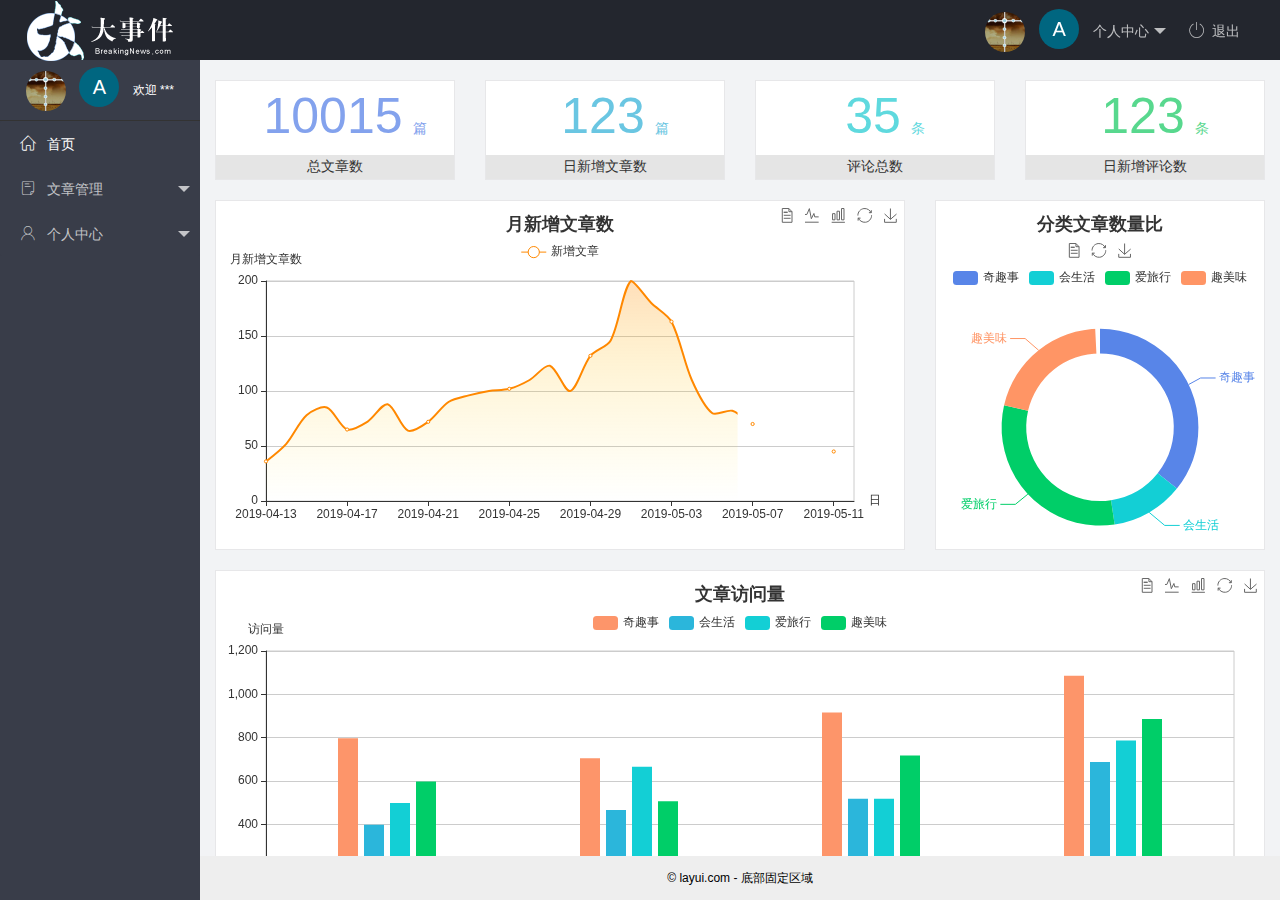
==== index.html @ 1855723a "主页功能完成" ====
<!DOCTYPE html>
<html lang="en">

<head>
    <meta charset="UTF-8">
    <meta name="viewport" content="width=device-width, initial-scale=1.0">
    <title>后台主页</title>
    <link rel="stylesheet" href="/assets/lib/layui/css/layui.css">
    <link rel="stylesheet" href="/assets/fonts/iconfont.css">
    <link rel="stylesheet" href="/assets/css/index.css">
</head>

<body>

    <body class="layui-layout-body">
        <div class="layui-layout layui-layout-admin">
            <div class="layui-header">
                <div class="layui-logo">
                    <img src="/assets/images/logo.png" alt="">
                </div>
                <!-- 头部区域（可配合layui已有的水平导航） -->
                <ul class="layui-nav layui-layout-right">
                    <li class="layui-nav-item">
                        <a href="javascript:;">
                            <img src="/assets/images/5db11ff4gw1e77d3nqrv8j203b03cweg.jpg" class="layui-nav-img">
                            <span class="user-avatar">A</span>
                            个人中心
                        </a>
                        <dl class="layui-nav-child">
                            <dd><a href="">
                                    基本资料
                                </a></dd>
                            <dd><a href="">
                                    更换头像
                                </a></dd>
                            <dd><a href="">
                                    重置密码
                                </a></dd>
                        </dl>
                    </li>
                    <li class="layui-nav-item"><a href="javascript:;" id="btnLogout"> <span class="iconfont icon-tuichu"></span>退出</a></li>
                </ul>
            </div>

            <div class="layui-side layui-bg-black">
                <div class="layui-side-scroll">
                    <div class="userinfo">
                        <img src="/assets/images/5db11ff4gw1e77d3nqrv8j203b03cweg.jpg" class="layui-nav-img">
                        <span class="user-avatar">A</span>
                        <span class="welcome">欢迎 ***</span>

                    </div>
                    <!-- 左侧导航区域（可配合layui已有的垂直导航） -->
                    <ul class="layui-nav layui-nav-tree" lay-filter="test">
                        <li class="layui-nav-item layui-nav-itemed">
                            <a class="" href="/home/dashboard.html">
                                <span class="iconfont icon-home"></span>
                                首页
                            </a>
                        </li>
                        <li class="layui-nav-item">
                            <a href="javascript:;">
                                <span class="iconfont icon-16"></span>
                                文章管理
                            </a>
                            <dl class="layui-nav-child">
                                <dd><a href="javascript:;">
                                        <i class="layui-icon layui-icon-app"
                                            style="font-size: 15px; color: rgb(112, 113, 114);"></i>
                                        文章类别
                                    </a></dd>
                                <dd><a href="javascript:;">
                                        <i class="layui-icon layui-icon-app"
                                            style="font-size: 15px; color: rgb(112, 113, 114);"></i>
                                        文章列表
                                    </a></dd>
                                <dd><a href="javascript:;">
                                        <i class="layui-icon layui-icon-app"
                                            style="font-size: 15px; color: rgb(112, 113, 114);"></i>
                                        发表文章
                                    </a></dd>
                            </dl>
                        </li>
                        <li class="layui-nav-item">
                            <a href="javascript:;">
                                <span class="iconfont icon-user"></span>
                                个人中心
                            </a>
                            <dl class="layui-nav-child">
                                <dd>
                                    <a href="javascript:;">
                                        <i class="layui-icon layui-icon-app"
                                            style="font-size: 15px; color: rgb(112, 113, 114);"></i>
                                        基本资料
                                    </a>
                                </dd>
                                <dd>
                                    <a href="javascript:;">
                                        <i class="layui-icon layui-icon-app"
                                            style="font-size: 15px; color: rgb(112, 113, 114);"></i>
                                        更换头像
                                    </a>
                                </dd>
                                <dd>
                                    <a href="javascript:;">
                                        <i class="layui-icon layui-icon-app"
                                            style="font-size: 15px; color: rgb(112, 113, 114);"></i>
                                        重置密码
                                    </a>
                                </dd>
                            </dl>
                        </li>
                    </ul>
                </div>
            </div>

            <div class="layui-body">
                <!-- 内容主体区域 -->
                <iframe name="fm" src="/home/dashboard.html" frameborder="0"></iframe>
            </div>

            <div class="layui-footer">
                <!-- 底部固定区域 -->
                © layui.com - 底部固定区域
            </div>
        </div>
        <script src="/assets/lib/layui/layui.all.js"></script>
        <!-- 引入jquery -->
        <script src="/assets/lib/jquery.js"></script>
        <!-- 引入baseapi -->
        <script src="/assets/js/baseAPI.js"></script>
        <!-- 引入自己的js -->
        <script src="/assets/js/index.js"></script>

    </body>
</body>

</html>
---- assets/lib/layui/css/layui.css ----
/** layui-v2.5.5 MIT License By https://www.layui.com */
 .layui-inline,img{display:inline-block;vertical-align:middle}h1,h2,h3,h4,h5,h6{font-weight:400}.layui-edge,.layui-header,.layui-inline,.layui-main{position:relative}.layui-body,.layui-edge,.layui-elip{overflow:hidden}.layui-btn,.layui-edge,.layui-inline,img{vertical-align:middle}.layui-btn,.layui-disabled,.layui-icon,.layui-unselect{-moz-user-select:none;-webkit-user-select:none;-ms-user-select:none}.layui-elip,.layui-form-checkbox span,.layui-form-pane .layui-form-label{text-overflow:ellipsis;white-space:nowrap}.layui-breadcrumb,.layui-tree-btnGroup{visibility:hidden}blockquote,body,button,dd,div,dl,dt,form,h1,h2,h3,h4,h5,h6,input,li,ol,p,pre,td,textarea,th,ul{margin:0;padding:0;-webkit-tap-highlight-color:rgba(0,0,0,0)}a:active,a:hover{outline:0}img{border:none}li{list-style:none}table{border-collapse:collapse;border-spacing:0}h4,h5,h6{font-size:100%}button,input,optgroup,option,select,textarea{font-family:inherit;font-size:inherit;font-style:inherit;font-weight:inherit;outline:0}pre{white-space:pre-wrap;white-space:-moz-pre-wrap;white-space:-pre-wrap;white-space:-o-pre-wrap;word-wrap:break-word}body{line-height:24px;font:14px Helvetica Neue,Helvetica,PingFang SC,Tahoma,Arial,sans-serif}hr{height:1px;margin:10px 0;border:0;clear:both}a{color:#333;text-decoration:none}a:hover{color:#777}a cite{font-style:normal;*cursor:pointer}.layui-border-box,.layui-border-box *{box-sizing:border-box}.layui-box,.layui-box *{box-sizing:content-box}.layui-clear{clear:both;*zoom:1}.layui-clear:after{content:'\20';clear:both;*zoom:1;display:block;height:0}.layui-inline{*display:inline;*zoom:1}.layui-edge{display:inline-block;width:0;height:0;border-width:6px;border-style:dashed;border-color:transparent}.layui-edge-top{top:-4px;border-bottom-color:#999;border-bottom-style:solid}.layui-edge-right{border-left-color:#999;border-left-style:solid}.layui-edge-bottom{top:2px;border-top-color:#999;border-top-style:solid}.layui-edge-left{border-right-color:#999;border-right-style:solid}.layui-disabled,.layui-disabled:hover{color:#d2d2d2!important;cursor:not-allowed!important}.layui-circle{border-radius:100%}.layui-show{display:block!important}.layui-hide{display:none!important}@font-face{font-family:layui-icon;src:url(../font/iconfont.eot?v=250);src:url(../font/iconfont.eot?v=250#iefix) format('embedded-opentype'),url(../font/iconfont.woff2?v=250) format('woff2'),url(../font/iconfont.woff?v=250) format('woff'),url(../font/iconfont.ttf?v=250) format('truetype'),url(../font/iconfont.svg?v=250#layui-icon) format('svg')}.layui-icon{font-family:layui-icon!important;font-size:16px;font-style:normal;-webkit-font-smoothing:antialiased;-moz-osx-font-smoothing:grayscale}.layui-icon-reply-fill:before{content:"\e611"}.layui-icon-set-fill:before{content:"\e614"}.layui-icon-menu-fill:before{content:"\e60f"}.layui-icon-search:before{content:"\e615"}.layui-icon-share:before{content:"\e641"}.layui-icon-set-sm:before{content:"\e620"}.layui-icon-engine:before{content:"\e628"}.layui-icon-close:before{content:"\1006"}.layui-icon-close-fill:before{content:"\1007"}.layui-icon-chart-screen:before{content:"\e629"}.layui-icon-star:before{content:"\e600"}.layui-icon-circle-dot:before{content:"\e617"}.layui-icon-chat:before{content:"\e606"}.layui-icon-release:before{content:"\e609"}.layui-icon-list:before{content:"\e60a"}.layui-icon-chart:before{content:"\e62c"}.layui-icon-ok-circle:before{content:"\1005"}.layui-icon-layim-theme:before{content:"\e61b"}.layui-icon-table:before{content:"\e62d"}.layui-icon-right:before{content:"\e602"}.layui-icon-left:before{content:"\e603"}.layui-icon-cart-simple:before{content:"\e698"}.layui-icon-face-cry:before{content:"\e69c"}.layui-icon-face-smile:before{content:"\e6af"}.layui-icon-survey:before{content:"\e6b2"}.layui-icon-tree:before{content:"\e62e"}.layui-icon-upload-circle:before{content:"\e62f"}.layui-icon-add-circle:before{content:"\e61f"}.layui-icon-download-circle:before{content:"\e601"}.layui-icon-templeate-1:before{content:"\e630"}.layui-icon-util:before{content:"\e631"}.layui-icon-face-surprised:before{content:"\e664"}.layui-icon-edit:before{content:"\e642"}.layui-icon-speaker:before{content:"\e645"}.layui-icon-down:before{content:"\e61a"}.layui-icon-file:before{content:"\e621"}.layui-icon-layouts:before{content:"\e632"}.layui-icon-rate-half:before{content:"\e6c9"}.layui-icon-add-circle-fine:before{content:"\e608"}.layui-icon-prev-circle:before{content:"\e633"}.layui-icon-read:before{content:"\e705"}.layui-icon-404:before{content:"\e61c"}.layui-icon-carousel:before{content:"\e634"}.layui-icon-help:before{content:"\e607"}.layui-icon-code-circle:before{content:"\e635"}.layui-icon-water:before{content:"\e636"}.layui-icon-username:before{content:"\e66f"}.layui-icon-find-fill:before{content:"\e670"}.layui-icon-about:before{content:"\e60b"}.layui-icon-location:before{content:"\e715"}.layui-icon-up:before{content:"\e619"}.layui-icon-pause:before{content:"\e651"}.layui-icon-date:before{content:"\e637"}.layui-icon-layim-uploadfile:before{content:"\e61d"}.layui-icon-delete:before{content:"\e640"}.layui-icon-play:before{content:"\e652"}.layui-icon-top:before{content:"\e604"}.layui-icon-friends:before{content:"\e612"}.layui-icon-refresh-3:before{content:"\e9aa"}.layui-icon-ok:before{content:"\e605"}.layui-icon-layer:before{content:"\e638"}.layui-icon-face-smile-fine:before{content:"\e60c"}.layui-icon-dollar:before{content:"\e659"}.layui-icon-group:before{content:"\e613"}.layui-icon-layim-download:before{content:"\e61e"}.layui-icon-picture-fine:before{content:"\e60d"}.layui-icon-link:before{content:"\e64c"}.layui-icon-diamond:before{content:"\e735"}.layui-icon-log:before{content:"\e60e"}.layui-icon-rate-solid:before{content:"\e67a"}.layui-icon-fonts-del:before{content:"\e64f"}.layui-icon-unlink:before{content:"\e64d"}.layui-icon-fonts-clear:before{content:"\e639"}.layui-icon-triangle-r:before{content:"\e623"}.layui-icon-circle:before{content:"\e63f"}.layui-icon-radio:before{content:"\e643"}.layui-icon-align-center:before{content:"\e647"}.layui-icon-align-right:before{content:"\e648"}.layui-icon-align-left:before{content:"\e649"}.layui-icon-loading-1:before{content:"\e63e"}.layui-icon-return:before{content:"\e65c"}.layui-icon-fonts-strong:before{content:"\e62b"}.layui-icon-upload:before{content:"\e67c"}.layui-icon-dialogue:before{content:"\e63a"}.layui-icon-video:before{content:"\e6ed"}.layui-icon-headset:before{content:"\e6fc"}.layui-icon-cellphone-fine:before{content:"\e63b"}.layui-icon-add-1:before{content:"\e654"}.layui-icon-face-smile-b:before{content:"\e650"}.layui-icon-fonts-html:before{content:"\e64b"}.layui-icon-form:before{content:"\e63c"}.layui-icon-cart:before{content:"\e657"}.layui-icon-camera-fill:before{content:"\e65d"}.layui-icon-tabs:before{content:"\e62a"}.layui-icon-fonts-code:before{content:"\e64e"}.layui-icon-fire:before{content:"\e756"}.layui-icon-set:before{content:"\e716"}.layui-icon-fonts-u:before{content:"\e646"}.layui-icon-triangle-d:before{content:"\e625"}.layui-icon-tips:before{content:"\e702"}.layui-icon-picture:before{content:"\e64a"}.layui-icon-more-vertical:before{content:"\e671"}.layui-icon-flag:before{content:"\e66c"}.layui-icon-loading:before{content:"\e63d"}.layui-icon-fonts-i:before{content:"\e644"}.layui-icon-refresh-1:before{content:"\e666"}.layui-icon-rmb:before{content:"\e65e"}.layui-icon-home:before{content:"\e68e"}.layui-icon-user:before{content:"\e770"}.layui-icon-notice:before{content:"\e667"}.layui-icon-login-weibo:before{content:"\e675"}.layui-icon-voice:before{content:"\e688"}.layui-icon-upload-drag:before{content:"\e681"}.layui-icon-login-qq:before{content:"\e676"}.layui-icon-snowflake:before{content:"\e6b1"}.layui-icon-file-b:before{content:"\e655"}.layui-icon-template:before{content:"\e663"}.layui-icon-auz:before{content:"\e672"}.layui-icon-console:before{content:"\e665"}.layui-icon-app:before{content:"\e653"}.layui-icon-prev:before{content:"\e65a"}.layui-icon-website:before{content:"\e7ae"}.layui-icon-next:before{content:"\e65b"}.layui-icon-component:before{content:"\e857"}.layui-icon-more:before{content:"\e65f"}.layui-icon-login-wechat:before{content:"\e677"}.layui-icon-shrink-right:before{content:"\e668"}.layui-icon-spread-left:before{content:"\e66b"}.layui-icon-camera:before{content:"\e660"}.layui-icon-note:before{content:"\e66e"}.layui-icon-refresh:before{content:"\e669"}.layui-icon-female:before{content:"\e661"}.layui-icon-male:before{content:"\e662"}.layui-icon-password:before{content:"\e673"}.layui-icon-senior:before{content:"\e674"}.layui-icon-theme:before{content:"\e66a"}.layui-icon-tread:before{content:"\e6c5"}.layui-icon-praise:before{content:"\e6c6"}.layui-icon-star-fill:before{content:"\e658"}.layui-icon-rate:before{content:"\e67b"}.layui-icon-template-1:before{content:"\e656"}.layui-icon-vercode:before{content:"\e679"}.layui-icon-cellphone:before{content:"\e678"}.layui-icon-screen-full:before{content:"\e622"}.layui-icon-screen-restore:before{content:"\e758"}.layui-icon-cols:before{content:"\e610"}.layui-icon-export:before{content:"\e67d"}.layui-icon-print:before{content:"\e66d"}.layui-icon-slider:before{content:"\e714"}.layui-icon-addition:before{content:"\e624"}.layui-icon-subtraction:before{content:"\e67e"}.layui-icon-service:before{content:"\e626"}.layui-icon-transfer:before{content:"\e691"}.layui-main{width:1140px;margin:0 auto}.layui-header{z-index:1000;height:60px}.layui-header a:hover{transition:all .5s;-webkit-transition:all .5s}.layui-side{position:fixed;left:0;top:0;bottom:0;z-index:999;width:200px;overflow-x:hidden}.layui-side-scroll{position:relative;width:220px;height:100%;overflow-x:hidden}.layui-body{position:absolute;left:200px;right:0;top:0;bottom:0;z-index:998;width:auto;overflow-y:auto;box-sizing:border-box}.layui-layout-body{overflow:hidden}.layui-layout-admin .layui-header{background-color:#23262E}.layui-layout-admin .layui-side{top:60px;width:200px;overflow-x:hidden}.layui-layout-admin .layui-body{position:fixed;top:60px;bottom:44px}.layui-layout-admin .layui-main{width:auto;margin:0 15px}.layui-layout-admin .layui-footer{position:fixed;left:200px;right:0;bottom:0;height:44px;line-height:44px;padding:0 15px;background-color:#eee}.layui-layout-admin .layui-logo{position:absolute;left:0;top:0;width:200px;height:100%;line-height:60px;text-align:center;color:#009688;font-size:16px}.layui-layout-admin .layui-header .layui-nav{background:0 0}.layui-layout-left{position:absolute!important;left:200px;top:0}.layui-layout-right{position:absolute!important;right:0;top:0}.layui-container{position:relative;margin:0 auto;padding:0 15px;box-sizing:border-box}.layui-fluid{position:relative;margin:0 auto;padding:0 15px}.layui-row:after,.layui-row:before{content:'';display:block;clear:both}.layui-col-lg1,.layui-col-lg10,.layui-col-lg11,.layui-col-lg12,.layui-col-lg2,.layui-col-lg3,.layui-col-lg4,.layui-col-lg5,.layui-col-lg6,.layui-col-lg7,.layui-col-lg8,.layui-col-lg9,.layui-col-md1,.layui-col-md10,.layui-col-md11,.layui-col-md12,.layui-col-md2,.layui-col-md3,.layui-col-md4,.layui-col-md5,.layui-col-md6,.layui-col-md7,.layui-col-md8,.layui-col-md9,.layui-col-sm1,.layui-col-sm10,.layui-col-sm11,.layui-col-sm12,.layui-col-sm2,.layui-col-sm3,.layui-col-sm4,.layui-col-sm5,.layui-col-sm6,.layui-col-sm7,.layui-col-sm8,.layui-col-sm9,.layui-col-xs1,.layui-col-xs10,.layui-col-xs11,.layui-col-xs12,.layui-col-xs2,.layui-col-xs3,.layui-col-xs4,.layui-col-xs5,.layui-col-xs6,.layui-col-xs7,.layui-col-xs8,.layui-col-xs9{position:relative;display:block;box-sizing:border-box}.layui-col-xs1,.layui-col-xs10,.layui-col-xs11,.layui-col-xs12,.layui-col-xs2,.layui-col-xs3,.layui-col-xs4,.layui-col-xs5,.layui-col-xs6,.layui-col-xs7,.layui-col-xs8,.layui-col-xs9{float:left}.layui-col-xs1{width:8.33333333%}.layui-col-xs2{width:16.66666667%}.layui-col-xs3{width:25%}.layui-col-xs4{width:33.33333333%}.layui-col-xs5{width:41.66666667%}.layui-col-xs6{width:50%}.layui-col-xs7{width:58.33333333%}.layui-col-xs8{width:66.66666667%}.layui-col-xs9{width:75%}.layui-col-xs10{width:83.33333333%}.layui-col-xs11{width:91.66666667%}.layui-col-xs12{width:100%}.layui-col-xs-offset1{margin-left:8.33333333%}.layui-col-xs-offset2{margin-left:16.66666667%}.layui-col-xs-offset3{margin-left:25%}.layui-col-xs-offset4{margin-left:33.33333333%}.layui-col-xs-offset5{margin-left:41.66666667%}.layui-col-xs-offset6{margin-left:50%}.layui-col-xs-offset7{margin-left:58.33333333%}.layui-col-xs-offset8{margin-left:66.66666667%}.layui-col-xs-offset9{margin-left:75%}.layui-col-xs-offset10{margin-left:83.33333333%}.layui-col-xs-offset11{margin-left:91.66666667%}.layui-col-xs-offset12{margin-left:100%}@media screen and (max-width:768px){.layui-hide-xs{display:none!important}.layui-show-xs-block{display:block!important}.layui-show-xs-inline{display:inline!important}.layui-show-xs-inline-block{display:inline-block!important}}@media screen and (min-width:768px){.layui-container{width:750px}.layui-hide-sm{display:none!important}.layui-show-sm-block{display:block!important}.layui-show-sm-inline{display:inline!important}.layui-show-sm-inline-block{display:inline-block!important}.layui-col-sm1,.layui-col-sm10,.layui-col-sm11,.layui-col-sm12,.layui-col-sm2,.layui-col-sm3,.layui-col-sm4,.layui-col-sm5,.layui-col-sm6,.layui-col-sm7,.layui-col-sm8,.layui-col-sm9{float:left}.layui-col-sm1{width:8.33333333%}.layui-col-sm2{width:16.66666667%}.layui-col-sm3{width:25%}.layui-col-sm4{width:33.33333333%}.layui-col-sm5{width:41.66666667%}.layui-col-sm6{width:50%}.layui-col-sm7{width:58.33333333%}.layui-col-sm8{width:66.66666667%}.layui-col-sm9{width:75%}.layui-col-sm10{width:83.33333333%}.layui-col-sm11{width:91.66666667%}.layui-col-sm12{width:100%}.layui-col-sm-offset1{margin-left:8.33333333%}.layui-col-sm-offset2{margin-left:16.66666667%}.layui-col-sm-offset3{margin-left:25%}.layui-col-sm-offset4{margin-left:33.33333333%}.layui-col-sm-offset5{margin-left:41.66666667%}.layui-col-sm-offset6{margin-left:50%}.layui-col-sm-offset7{margin-left:58.33333333%}.layui-col-sm-offset8{margin-left:66.66666667%}.layui-col-sm-offset9{margin-left:75%}.layui-col-sm-offset10{margin-left:83.33333333%}.layui-col-sm-offset11{margin-left:91.66666667%}.layui-col-sm-offset12{margin-left:100%}}@media screen and (min-width:992px){.layui-container{width:970px}.layui-hide-md{display:none!important}.layui-show-md-block{display:block!important}.layui-show-md-inline{display:inline!important}.layui-show-md-inline-block{display:inline-block!important}.layui-col-md1,.layui-col-md10,.layui-col-md11,.layui-col-md12,.layui-col-md2,.layui-col-md3,.layui-col-md4,.layui-col-md5,.layui-col-md6,.layui-col-md7,.layui-col-md8,.layui-col-md9{float:left}.layui-col-md1{width:8.33333333%}.layui-col-md2{width:16.66666667%}.layui-col-md3{width:25%}.layui-col-md4{width:33.33333333%}.layui-col-md5{width:41.66666667%}.layui-col-md6{width:50%}.layui-col-md7{width:58.33333333%}.layui-col-md8{width:66.66666667%}.layui-col-md9{width:75%}.layui-col-md10{width:83.33333333%}.layui-col-md11{width:91.66666667%}.layui-col-md12{width:100%}.layui-col-md-offset1{margin-left:8.33333333%}.layui-col-md-offset2{margin-left:16.66666667%}.layui-col-md-offset3{margin-left:25%}.layui-col-md-offset4{margin-left:33.33333333%}.layui-col-md-offset5{margin-left:41.66666667%}.layui-col-md-offset6{margin-left:50%}.layui-col-md-offset7{margin-left:58.33333333%}.layui-col-md-offset8{margin-left:66.66666667%}.layui-col-md-offset9{margin-left:75%}.layui-col-md-offset10{margin-left:83.33333333%}.layui-col-md-offset11{margin-left:91.66666667%}.layui-col-md-offset12{margin-left:100%}}@media screen and (min-width:1200px){.layui-container{width:1170px}.layui-hide-lg{display:none!important}.layui-show-lg-block{display:block!important}.layui-show-lg-inline{display:inline!important}.layui-show-lg-inline-block{display:inline-block!important}.layui-col-lg1,.layui-col-lg10,.layui-col-lg11,.layui-col-lg12,.layui-col-lg2,.layui-col-lg3,.layui-col-lg4,.layui-col-lg5,.layui-col-lg6,.layui-col-lg7,.layui-col-lg8,.layui-col-lg9{float:left}.layui-col-lg1{width:8.33333333%}.layui-col-lg2{width:16.66666667%}.layui-col-lg3{width:25%}.layui-col-lg4{width:33.33333333%}.layui-col-lg5{width:41.66666667%}.layui-col-lg6{width:50%}.layui-col-lg7{width:58.33333333%}.layui-col-lg8{width:66.66666667%}.layui-col-lg9{width:75%}.layui-col-lg10{width:83.33333333%}.layui-col-lg11{width:91.66666667%}.layui-col-lg12{width:100%}.layui-col-lg-offset1{margin-left:8.33333333%}.layui-col-lg-offset2{margin-left:16.66666667%}.layui-col-lg-offset3{margin-left:25%}.layui-col-lg-offset4{margin-left:33.33333333%}.layui-col-lg-offset5{margin-left:41.66666667%}.layui-col-lg-offset6{margin-left:50%}.layui-col-lg-offset7{margin-left:58.33333333%}.layui-col-lg-offset8{margin-left:66.66666667%}.layui-col-lg-offset9{margin-left:75%}.layui-col-lg-offset10{margin-left:83.33333333%}.layui-col-lg-offset11{margin-left:91.66666667%}.layui-col-lg-offset12{margin-left:100%}}.layui-col-space1{margin:-.5px}.layui-col-space1>*{padding:.5px}.layui-col-space3{margin:-1.5px}.layui-col-space3>*{padding:1.5px}.layui-col-space5{margin:-2.5px}.layui-col-space5>*{padding:2.5px}.layui-col-space8{margin:-3.5px}.layui-col-space8>*{padding:3.5px}.layui-col-space10{margin:-5px}.layui-col-space10>*{padding:5px}.layui-col-space12{margin:-6px}.layui-col-space12>*{padding:6px}.layui-col-space15{margin:-7.5px}.layui-col-space15>*{padding:7.5px}.layui-col-space18{margin:-9px}.layui-col-space18>*{padding:9px}.layui-col-space20{margin:-10px}.layui-col-space20>*{padding:10px}.layui-col-space22{margin:-11px}.layui-col-space22>*{padding:11px}.layui-col-space25{margin:-12.5px}.layui-col-space25>*{padding:12.5px}.layui-col-space30{margin:-15px}.layui-col-space30>*{padding:15px}.layui-btn,.layui-input,.layui-select,.layui-textarea,.layui-upload-button{outline:0;-webkit-appearance:none;transition:all .3s;-webkit-transition:all .3s;box-sizing:border-box}.layui-elem-quote{margin-bottom:10px;padding:15px;line-height:22px;border-left:5px solid #009688;border-radius:0 2px 2px 0;background-color:#f2f2f2}.layui-quote-nm{border-style:solid;border-width:1px 1px 1px 5px;background:0 0}.layui-elem-field{margin-bottom:10px;padding:0;border-width:1px;border-style:solid}.layui-elem-field legend{margin-left:20px;padding:0 10px;font-size:20px;font-weight:300}.layui-field-title{margin:10px 0 20px;border-width:1px 0 0}.layui-field-box{padding:10px 15px}.layui-field-title .layui-field-box{padding:10px 0}.layui-progress{position:relative;height:6px;border-radius:20px;background-color:#e2e2e2}.layui-progress-bar{position:absolute;left:0;top:0;width:0;max-width:100%;height:6px;border-radius:20px;text-align:right;background-color:#5FB878;transition:all .3s;-webkit-transition:all .3s}.layui-progress-big,.layui-progress-big .layui-progress-bar{height:18px;line-height:18px}.layui-progress-text{position:relative;top:-20px;line-height:18px;font-size:12px;color:#666}.layui-progress-big .layui-progress-text{position:static;padding:0 10px;color:#fff}.layui-collapse{border-width:1px;border-style:solid;border-radius:2px}.layui-colla-content,.layui-colla-item{border-top-width:1px;border-top-style:solid}.layui-colla-item:first-child{border-top:none}.layui-colla-title{position:relative;height:42px;line-height:42px;padding:0 15px 0 35px;color:#333;background-color:#f2f2f2;cursor:pointer;font-size:14px;overflow:hidden}.layui-colla-content{display:none;padding:10px 15px;line-height:22px;color:#666}.layui-colla-icon{position:absolute;left:15px;top:0;font-size:14px}.layui-card{margin-bottom:15px;border-radius:2px;background-color:#fff;box-shadow:0 1px 2px 0 rgba(0,0,0,.05)}.layui-card:last-child{margin-bottom:0}.layui-card-header{position:relative;height:42px;line-height:42px;padding:0 15px;border-bottom:1px solid #f6f6f6;color:#333;border-radius:2px 2px 0 0;font-size:14px}.layui-bg-black,.layui-bg-blue,.layui-bg-cyan,.layui-bg-green,.layui-bg-orange,.layui-bg-red{color:#fff!important}.layui-card-body{position:relative;padding:10px 15px;line-height:24px}.layui-card-body[pad15]{padding:15px}.layui-card-body[pad20]{padding:20px}.layui-card-body .layui-table{margin:5px 0}.layui-card .layui-tab{margin:0}.layui-panel-window{position:relative;padding:15px;border-radius:0;border-top:5px solid #E6E6E6;background-color:#fff}.layui-auxiliar-moving{position:fixed;left:0;right:0;top:0;bottom:0;width:100%;height:100%;background:0 0;z-index:9999999999}.layui-form-label,.layui-form-mid,.layui-form-select,.layui-input-block,.layui-input-inline,.layui-textarea{position:relative}.layui-bg-red{background-color:#FF5722!important}.layui-bg-orange{background-color:#FFB800!important}.layui-bg-green{background-color:#009688!important}.layui-bg-cyan{background-color:#2F4056!important}.layui-bg-blue{background-color:#1E9FFF!important}.layui-bg-black{background-color:#393D49!important}.layui-bg-gray{background-color:#eee!important;color:#666!important}.layui-badge-rim,.layui-colla-content,.layui-colla-item,.layui-collapse,.layui-elem-field,.layui-form-pane .layui-form-item[pane],.layui-form-pane .layui-form-label,.layui-input,.layui-layedit,.layui-layedit-tool,.layui-quote-nm,.layui-select,.layui-tab-bar,.layui-tab-card,.layui-tab-title,.layui-tab-title .layui-this:after,.layui-textarea{border-color:#e6e6e6}.layui-timeline-item:before,hr{background-color:#e6e6e6}.layui-text{line-height:22px;font-size:14px;color:#666}.layui-text h1,.layui-text h2,.layui-text h3{font-weight:500;color:#333}.layui-text h1{font-size:30px}.layui-text h2{font-size:24px}.layui-text h3{font-size:18px}.layui-text a:not(.layui-btn){color:#01AAED}.layui-text a:not(.layui-btn):hover{text-decoration:underline}.layui-text ul{padding:5px 0 5px 15px}.layui-text ul li{margin-top:5px;list-style-type:disc}.layui-text em,.layui-word-aux{color:#999!important;padding:0 5px!important}.layui-btn{display:inline-block;height:38px;line-height:38px;padding:0 18px;background-color:#009688;color:#fff;white-space:nowrap;text-align:center;font-size:14px;border:none;border-radius:2px;cursor:pointer}.layui-btn:hover{opacity:.8;filter:alpha(opacity=80);color:#fff}.layui-btn:active{opacity:1;filter:alpha(opacity=100)}.layui-btn+.layui-btn{margin-left:10px}.layui-btn-container{font-size:0}.layui-btn-container .layui-btn{margin-right:10px;margin-bottom:10px}.layui-btn-container .layui-btn+.layui-btn{margin-left:0}.layui-table .layui-btn-container .layui-btn{margin-bottom:9px}.layui-btn-radius{border-radius:100px}.layui-btn .layui-icon{margin-right:3px;font-size:18px;vertical-align:bottom;vertical-align:middle\9}.layui-btn-primary{border:1px solid #C9C9C9;background-color:#fff;color:#555}.layui-btn-primary:hover{border-color:#009688;color:#333}.layui-btn-normal{background-color:#1E9FFF}.layui-btn-warm{background-color:#FFB800}.layui-btn-danger{background-color:#FF5722}.layui-btn-checked{background-color:#5FB878}.layui-btn-disabled,.layui-btn-disabled:active,.layui-btn-disabled:hover{border:1px solid #e6e6e6;background-color:#FBFBFB;color:#C9C9C9;cursor:not-allowed;opacity:1}.layui-btn-lg{height:44px;line-height:44px;padding:0 25px;font-size:16px}.layui-btn-sm{height:30px;line-height:30px;padding:0 10px;font-size:12px}.layui-btn-sm i{font-size:16px!important}.layui-btn-xs{height:22px;line-height:22px;padding:0 5px;font-size:12px}.layui-btn-xs i{font-size:14px!important}.layui-btn-group{display:inline-block;vertical-align:middle;font-size:0}.layui-btn-group .layui-btn{margin-left:0!important;margin-right:0!important;border-left:1px solid rgba(255,255,255,.5);border-radius:0}.layui-btn-group .layui-btn-primary{border-left:none}.layui-btn-group .layui-btn-primary:hover{border-color:#C9C9C9;color:#009688}.layui-btn-group .layui-btn:first-child{border-left:none;border-radius:2px 0 0 2px}.layui-btn-group .layui-btn-primary:first-child{border-left:1px solid #c9c9c9}.layui-btn-group .layui-btn:last-child{border-radius:0 2px 2px 0}.layui-btn-group .layui-btn+.layui-btn{margin-left:0}.layui-btn-group+.layui-btn-group{margin-left:10px}.layui-btn-fluid{width:100%}.layui-input,.layui-select,.layui-textarea{height:38px;line-height:1.3;line-height:38px\9;border-width:1px;border-style:solid;background-color:#fff;border-radius:2px}.layui-input::-webkit-input-placeholder,.layui-select::-webkit-input-placeholder,.layui-textarea::-webkit-input-placeholder{line-height:1.3}.layui-input,.layui-textarea{display:block;width:100%;padding-left:10px}.layui-input:hover,.layui-textarea:hover{border-color:#D2D2D2!important}.layui-input:focus,.layui-textarea:focus{border-color:#C9C9C9!important}.layui-textarea{min-height:100px;height:auto;line-height:20px;padding:6px 10px;resize:vertical}.layui-select{padding:0 10px}.layui-form input[type=checkbox],.layui-form input[type=radio],.layui-form select{display:none}.layui-form [lay-ignore]{display:initial}.layui-form-item{margin-bottom:15px;clear:both;*zoom:1}.layui-form-item:after{content:'\20';clear:both;*zoom:1;display:block;height:0}.layui-form-label{float:left;display:block;padding:9px 15px;width:80px;font-weight:400;line-height:20px;text-align:right}.layui-form-label-col{display:block;float:none;padding:9px 0;line-height:20px;text-align:left}.layui-form-item .layui-inline{margin-bottom:5px;margin-right:10px}.layui-input-block{margin-left:110px;min-height:36px}.layui-input-inline{display:inline-block;vertical-align:middle}.layui-form-item .layui-input-inline{float:left;width:190px;margin-right:10px}.layui-form-text .layui-input-inline{width:auto}.layui-form-mid{float:left;display:block;padding:9px 0!important;line-height:20px;margin-right:10px}.layui-form-danger+.layui-form-select .layui-input,.layui-form-danger:focus{border-color:#FF5722!important}.layui-form-select .layui-input{padding-right:30px;cursor:pointer}.layui-form-select .layui-edge{position:absolute;right:10px;top:50%;margin-top:-3px;cursor:pointer;border-width:6px;border-top-color:#c2c2c2;border-top-style:solid;transition:all .3s;-webkit-transition:all .3s}.layui-form-select dl{display:none;position:absolute;left:0;top:42px;padding:5px 0;z-index:899;min-width:100%;border:1px solid #d2d2d2;max-height:300px;overflow-y:auto;background-color:#fff;border-radius:2px;box-shadow:0 2px 4px rgba(0,0,0,.12);box-sizing:border-box}.layui-form-select dl dd,.layui-form-select dl dt{padding:0 10px;line-height:36px;white-space:nowrap;overflow:hidden;text-overflow:ellipsis}.layui-form-select dl dt{font-size:12px;color:#999}.layui-form-select dl dd{cursor:pointer}.layui-form-select dl dd:hover{background-color:#f2f2f2;-webkit-transition:.5s all;transition:.5s all}.layui-form-select .layui-select-group dd{padding-left:20px}.layui-form-select dl dd.layui-select-tips{padding-left:10px!important;color:#999}.layui-form-select dl dd.layui-this{background-color:#5FB878;color:#fff}.layui-form-checkbox,.layui-form-select dl dd.layui-disabled{background-color:#fff}.layui-form-selected dl{display:block}.layui-form-checkbox,.layui-form-checkbox *,.layui-form-switch{display:inline-block;vertical-align:middle}.layui-form-selected .layui-edge{margin-top:-9px;-webkit-transform:rotate(180deg);transform:rotate(180deg);margin-top:-3px\9}:root .layui-form-selected .layui-edge{margin-top:-9px\0/IE9}.layui-form-selectup dl{top:auto;bottom:42px}.layui-select-none{margin:5px 0;text-align:center;color:#999}.layui-select-disabled .layui-disabled{border-color:#eee!important}.layui-select-disabled .layui-edge{border-top-color:#d2d2d2}.layui-form-checkbox{position:relative;height:30px;line-height:30px;margin-right:10px;padding-right:30px;cursor:pointer;font-size:0;-webkit-transition:.1s linear;transition:.1s linear;box-sizing:border-box}.layui-form-checkbox span{padding:0 10px;height:100%;font-size:14px;border-radius:2px 0 0 2px;background-color:#d2d2d2;color:#fff;overflow:hidden}.layui-form-checkbox:hover span{background-color:#c2c2c2}.layui-form-checkbox i{position:absolute;right:0;top:0;width:30px;height:28px;border:1px solid #d2d2d2;border-left:none;border-radius:0 2px 2px 0;color:#fff;font-size:20px;text-align:center}.layui-form-checkbox:hover i{border-color:#c2c2c2;color:#c2c2c2}.layui-form-checked,.layui-form-checked:hover{border-color:#5FB878}.layui-form-checked span,.layui-form-checked:hover span{background-color:#5FB878}.layui-form-checked i,.layui-form-checked:hover i{color:#5FB878}.layui-form-item .layui-form-checkbox{margin-top:4px}.layui-form-checkbox[lay-skin=primary]{height:auto!important;line-height:normal!important;min-width:18px;min-height:18px;border:none!important;margin-right:0;padding-left:28px;padding-right:0;background:0 0}.layui-form-checkbox[lay-skin=primary] span{padding-left:0;padding-right:15px;line-height:18px;background:0 0;color:#666}.layui-form-checkbox[lay-skin=primary] i{right:auto;left:0;width:16px;height:16px;line-height:16px;border:1px solid #d2d2d2;font-size:12px;border-radius:2px;background-color:#fff;-webkit-transition:.1s linear;transition:.1s linear}.layui-form-checkbox[lay-skin=primary]:hover i{border-color:#5FB878;color:#fff}.layui-form-checked[lay-skin=primary] i{border-color:#5FB878!important;background-color:#5FB878;color:#fff}.layui-checkbox-disbaled[lay-skin=primary] span{background:0 0!important;color:#c2c2c2}.layui-checkbox-disbaled[lay-skin=primary]:hover i{border-color:#d2d2d2}.layui-form-item .layui-form-checkbox[lay-skin=primary]{margin-top:10px}.layui-form-switch{position:relative;height:22px;line-height:22px;min-width:35px;padding:0 5px;margin-top:8px;border:1px solid #d2d2d2;border-radius:20px;cursor:pointer;background-color:#fff;-webkit-transition:.1s linear;transition:.1s linear}.layui-form-switch i{position:absolute;left:5px;top:3px;width:16px;height:16px;border-radius:20px;background-color:#d2d2d2;-webkit-transition:.1s linear;transition:.1s linear}.layui-form-switch em{position:relative;top:0;width:25px;margin-left:21px;padding:0!important;text-align:center!important;color:#999!important;font-style:normal!important;font-size:12px}.layui-form-onswitch{border-color:#5FB878;background-color:#5FB878}.layui-checkbox-disbaled,.layui-checkbox-disbaled i{border-color:#e2e2e2!important}.layui-form-onswitch i{left:100%;margin-left:-21px;background-color:#fff}.layui-form-onswitch em{margin-left:5px;margin-right:21px;color:#fff!important}.layui-checkbox-disbaled span{background-color:#e2e2e2!important}.layui-checkbox-disbaled:hover i{color:#fff!important}[lay-radio]{display:none}.layui-form-radio,.layui-form-radio *{display:inline-block;vertical-align:middle}.layui-form-radio{line-height:28px;margin:6px 10px 0 0;padding-right:10px;cursor:pointer;font-size:0}.layui-form-radio *{font-size:14px}.layui-form-radio>i{margin-right:8px;font-size:22px;color:#c2c2c2}.layui-form-radio>i:hover,.layui-form-radioed>i{color:#5FB878}.layui-radio-disbaled>i{color:#e2e2e2!important}.layui-form-pane .layui-form-label{width:110px;padding:8px 15px;height:38px;line-height:20px;border-width:1px;border-style:solid;border-radius:2px 0 0 2px;text-align:center;background-color:#FBFBFB;overflow:hidden;box-sizing:border-box}.layui-form-pane .layui-input-inline{margin-left:-1px}.layui-form-pane .layui-input-block{margin-left:110px;left:-1px}.layui-form-pane .layui-input{border-radius:0 2px 2px 0}.layui-form-pane .layui-form-text .layui-form-label{float:none;width:100%;border-radius:2px;box-sizing:border-box;text-align:left}.layui-form-pane .layui-form-text .layui-input-inline{display:block;margin:0;top:-1px;clear:both}.layui-form-pane .layui-form-text .layui-input-block{margin:0;left:0;top:-1px}.layui-form-pane .layui-form-text .layui-textarea{min-height:100px;border-radius:0 0 2px 2px}.layui-form-pane .layui-form-checkbox{margin:4px 0 4px 10px}.layui-form-pane .layui-form-radio,.layui-form-pane .layui-form-switch{margin-top:6px;margin-left:10px}.layui-form-pane .layui-form-item[pane]{position:relative;border-width:1px;border-style:solid}.layui-form-pane .layui-form-item[pane] .layui-form-label{position:absolute;left:0;top:0;height:100%;border-width:0 1px 0 0}.layui-form-pane .layui-form-item[pane] .layui-input-inline{margin-left:110px}@media screen and (max-width:450px){.layui-form-item .layui-form-label{text-overflow:ellipsis;overflow:hidden;white-space:nowrap}.layui-form-item .layui-inline{display:block;margin-right:0;margin-bottom:20px;clear:both}.layui-form-item .layui-inline:after{content:'\20';clear:both;display:block;height:0}.layui-form-item .layui-input-inline{display:block;float:none;left:-3px;width:auto;margin:0 0 10px 112px}.layui-form-item .layui-input-inline+.layui-form-mid{margin-left:110px;top:-5px;padding:0}.layui-form-item .layui-form-checkbox{margin-right:5px;margin-bottom:5px}}.layui-layedit{border-width:1px;border-style:solid;border-radius:2px}.layui-layedit-tool{padding:3px 5px;border-bottom-width:1px;border-bottom-style:solid;font-size:0}.layedit-tool-fixed{position:fixed;top:0;border-top:1px solid #e2e2e2}.layui-layedit-tool .layedit-tool-mid,.layui-layedit-tool .layui-icon{display:inline-block;vertical-align:middle;text-align:center;font-size:14px}.layui-layedit-tool .layui-icon{position:relative;width:32px;height:30px;line-height:30px;margin:3px 5px;color:#777;cursor:pointer;border-radius:2px}.layui-layedit-tool .layui-icon:hover{color:#393D49}.layui-layedit-tool .layui-icon:active{color:#000}.layui-layedit-tool .layedit-tool-active{background-color:#e2e2e2;color:#000}.layui-layedit-tool .layui-disabled,.layui-layedit-tool .layui-disabled:hover{color:#d2d2d2;cursor:not-allowed}.layui-layedit-tool .layedit-tool-mid{width:1px;height:18px;margin:0 10px;background-color:#d2d2d2}.layedit-tool-html{width:50px!important;font-size:30px!important}.layedit-tool-b,.layedit-tool-code,.layedit-tool-help{font-size:16px!important}.layedit-tool-d,.layedit-tool-face,.layedit-tool-image,.layedit-tool-unlink{font-size:18px!important}.layedit-tool-image input{position:absolute;font-size:0;left:0;top:0;width:100%;height:100%;opacity:.01;filter:Alpha(opacity=1);cursor:pointer}.layui-layedit-iframe iframe{display:block;width:100%}#LAY_layedit_code{overflow:hidden}.layui-laypage{display:inline-block;*display:inline;*zoom:1;vertical-align:middle;margin:10px 0;font-size:0}.layui-laypage>a:first-child,.layui-laypage>a:first-child em{border-radius:2px 0 0 2px}.layui-laypage>a:last-child,.layui-laypage>a:last-child em{border-radius:0 2px 2px 0}.layui-laypage>:first-child{margin-left:0!important}.layui-laypage>:last-child{margin-right:0!important}.layui-laypage a,.layui-laypage button,.layui-laypage input,.layui-laypage select,.layui-laypage span{border:1px solid #e2e2e2}.layui-laypage a,.layui-laypage span{display:inline-block;*display:inline;*zoom:1;vertical-align:middle;padding:0 15px;height:28px;line-height:28px;margin:0 -1px 5px 0;background-color:#fff;color:#333;font-size:12px}.layui-flow-more a *,.layui-laypage input,.layui-table-view select[lay-ignore]{display:inline-block}.layui-laypage a:hover{color:#009688}.layui-laypage em{font-style:normal}.layui-laypage .layui-laypage-spr{color:#999;font-weight:700}.layui-laypage a{text-decoration:none}.layui-laypage .layui-laypage-curr{position:relative}.layui-laypage .layui-laypage-curr em{position:relative;color:#fff}.layui-laypage .layui-laypage-curr .layui-laypage-em{position:absolute;left:-1px;top:-1px;padding:1px;width:100%;height:100%;background-color:#009688}.layui-laypage-em{border-radius:2px}.layui-laypage-next em,.layui-laypage-prev em{font-family:Sim sun;font-size:16px}.layui-laypage .layui-laypage-count,.layui-laypage .layui-laypage-limits,.layui-laypage .layui-laypage-refresh,.layui-laypage .layui-laypage-skip{margin-left:10px;margin-right:10px;padding:0;border:none}.layui-laypage .layui-laypage-limits,.layui-laypage .layui-laypage-refresh{vertical-align:top}.layui-laypage .layui-laypage-refresh i{font-size:18px;cursor:pointer}.layui-laypage select{height:22px;padding:3px;border-radius:2px;cursor:pointer}.layui-laypage .layui-laypage-skip{height:30px;line-height:30px;color:#999}.layui-laypage button,.layui-laypage input{height:30px;line-height:30px;border-radius:2px;vertical-align:top;background-color:#fff;box-sizing:border-box}.layui-laypage input{width:40px;margin:0 10px;padding:0 3px;text-align:center}.layui-laypage input:focus,.layui-laypage select:focus{border-color:#009688!important}.layui-laypage button{margin-left:10px;padding:0 10px;cursor:pointer}.layui-table,.layui-table-view{margin:10px 0}.layui-flow-more{margin:10px 0;text-align:center;color:#999;font-size:14px}.layui-flow-more a{height:32px;line-height:32px}.layui-flow-more a *{vertical-align:top}.layui-flow-more a cite{padding:0 20px;border-radius:3px;background-color:#eee;color:#333;font-style:normal}.layui-flow-more a cite:hover{opacity:.8}.layui-flow-more a i{font-size:30px;color:#737383}.layui-table{width:100%;background-color:#fff;color:#666}.layui-table tr{transition:all .3s;-webkit-transition:all .3s}.layui-table th{text-align:left;font-weight:400}.layui-table tbody tr:hover,.layui-table thead tr,.layui-table-click,.layui-table-header,.layui-table-hover,.layui-table-mend,.layui-table-patch,.layui-table-tool,.layui-table-total,.layui-table-total tr,.layui-table[lay-even] tr:nth-child(even){background-color:#f2f2f2}.layui-table td,.layui-table th,.layui-table-col-set,.layui-table-fixed-r,.layui-table-grid-down,.layui-table-header,.layui-table-page,.layui-table-tips-main,.layui-table-tool,.layui-table-total,.layui-table-view,.layui-table[lay-skin=line],.layui-table[lay-skin=row]{border-width:1px;border-style:solid;border-color:#e6e6e6}.layui-table td,.layui-table th{position:relative;padding:9px 15px;min-height:20px;line-height:20px;font-size:14px}.layui-table[lay-skin=line] td,.layui-table[lay-skin=line] th{border-width:0 0 1px}.layui-table[lay-skin=row] td,.layui-table[lay-skin=row] th{border-width:0 1px 0 0}.layui-table[lay-skin=nob] td,.layui-table[lay-skin=nob] th{border:none}.layui-table img{max-width:100px}.layui-table[lay-size=lg] td,.layui-table[lay-size=lg] th{padding:15px 30px}.layui-table-view .layui-table[lay-size=lg] .layui-table-cell{height:40px;line-height:40px}.layui-table[lay-size=sm] td,.layui-table[lay-size=sm] th{font-size:12px;padding:5px 10px}.layui-table-view .layui-table[lay-size=sm] .layui-table-cell{height:20px;line-height:20px}.layui-table[lay-data]{display:none}.layui-table-box{position:relative;overflow:hidden}.layui-table-view .layui-table{position:relative;width:auto;margin:0}.layui-table-view .layui-table[lay-skin=line]{border-width:0 1px 0 0}.layui-table-view .layui-table[lay-skin=row]{border-width:0 0 1px}.layui-table-view .layui-table td,.layui-table-view .layui-table th{padding:5px 0;border-top:none;border-left:none}.layui-table-view .layui-table th.layui-unselect .layui-table-cell span{cursor:pointer}.layui-table-view .layui-table td{cursor:default}.layui-table-view .layui-table td[data-edit=text]{cursor:text}.layui-table-view .layui-form-checkbox[lay-skin=primary] i{width:18px;height:18px}.layui-table-view .layui-form-radio{line-height:0;padding:0}.layui-table-view .layui-form-radio>i{margin:0;font-size:20px}.layui-table-init{position:absolute;left:0;top:0;width:100%;height:100%;text-align:center;z-index:110}.layui-table-init .layui-icon{position:absolute;left:50%;top:50%;margin:-15px 0 0 -15px;font-size:30px;color:#c2c2c2}.layui-table-header{border-width:0 0 1px;overflow:hidden}.layui-table-header .layui-table{margin-bottom:-1px}.layui-table-tool .layui-inline[lay-event]{position:relative;width:26px;height:26px;padding:5px;line-height:16px;margin-right:10px;text-align:center;color:#333;border:1px solid #ccc;cursor:pointer;-webkit-transition:.5s all;transition:.5s all}.layui-table-tool .layui-inline[lay-event]:hover{border:1px solid #999}.layui-table-tool-temp{padding-right:120px}.layui-table-tool-self{position:absolute;right:17px;top:10px}.layui-table-tool .layui-table-tool-self .layui-inline[lay-event]{margin:0 0 0 10px}.layui-table-tool-panel{position:absolute;top:29px;left:-1px;padding:5px 0;min-width:150px;min-height:40px;border:1px solid #d2d2d2;text-align:left;overflow-y:auto;background-color:#fff;box-shadow:0 2px 4px rgba(0,0,0,.12)}.layui-table-cell,.layui-table-tool-panel li{overflow:hidden;text-overflow:ellipsis;white-space:nowrap}.layui-table-tool-panel li{padding:0 10px;line-height:30px;-webkit-transition:.5s all;transition:.5s all}.layui-table-tool-panel li .layui-form-checkbox[lay-skin=primary]{width:100%;padding-left:28px}.layui-table-tool-panel li:hover{background-color:#f2f2f2}.layui-table-tool-panel li .layui-form-checkbox[lay-skin=primary] i{position:absolute;left:0;top:0}.layui-table-tool-panel li .layui-form-checkbox[lay-skin=primary] span{padding:0}.layui-table-tool .layui-table-tool-self .layui-table-tool-panel{left:auto;right:-1px}.layui-table-col-set{position:absolute;right:0;top:0;width:20px;height:100%;border-width:0 0 0 1px;background-color:#fff}.layui-table-sort{width:10px;height:20px;margin-left:5px;cursor:pointer!important}.layui-table-sort .layui-edge{position:absolute;left:5px;border-width:5px}.layui-table-sort .layui-table-sort-asc{top:3px;border-top:none;border-bottom-style:solid;border-bottom-color:#b2b2b2}.layui-table-sort .layui-table-sort-asc:hover{border-bottom-color:#666}.layui-table-sort .layui-table-sort-desc{bottom:5px;border-bottom:none;border-top-style:solid;border-top-color:#b2b2b2}.layui-table-sort .layui-table-sort-desc:hover{border-top-color:#666}.layui-table-sort[lay-sort=asc] .layui-table-sort-asc{border-bottom-color:#000}.layui-table-sort[lay-sort=desc] .layui-table-sort-desc{border-top-color:#000}.layui-table-cell{height:28px;line-height:28px;padding:0 15px;position:relative;box-sizing:border-box}.layui-table-cell .layui-form-checkbox[lay-skin=primary]{top:-1px;padding:0}.layui-table-cell .layui-table-link{color:#01AAED}.laytable-cell-checkbox,.laytable-cell-numbers,.laytable-cell-radio,.laytable-cell-space{padding:0;text-align:center}.layui-table-body{position:relative;overflow:auto;margin-right:-1px;margin-bottom:-1px}.layui-table-body .layui-none{line-height:26px;padding:15px;text-align:center;color:#999}.layui-table-fixed{position:absolute;left:0;top:0;z-index:101}.layui-table-fixed .layui-table-body{overflow:hidden}.layui-table-fixed-l{box-shadow:0 -1px 8px rgba(0,0,0,.08)}.layui-table-fixed-r{left:auto;right:-1px;border-width:0 0 0 1px;box-shadow:-1px 0 8px rgba(0,0,0,.08)}.layui-table-fixed-r .layui-table-header{position:relative;overflow:visible}.layui-table-mend{position:absolute;right:-49px;top:0;height:100%;width:50px}.layui-table-tool{position:relative;z-index:890;width:100%;min-height:50px;line-height:30px;padding:10px 15px;border-width:0 0 1px}.layui-table-tool .layui-btn-container{margin-bottom:-10px}.layui-table-page,.layui-table-total{border-width:1px 0 0;margin-bottom:-1px;overflow:hidden}.layui-table-page{position:relative;width:100%;padding:7px 7px 0;height:41px;font-size:12px;white-space:nowrap}.layui-table-page>div{height:26px}.layui-table-page .layui-laypage{margin:0}.layui-table-page .layui-laypage a,.layui-table-page .layui-laypage span{height:26px;line-height:26px;margin-bottom:10px;border:none;background:0 0}.layui-table-page .layui-laypage a,.layui-table-page .layui-laypage span.layui-laypage-curr{padding:0 12px}.layui-table-page .layui-laypage span{margin-left:0;padding:0}.layui-table-page .layui-laypage .layui-laypage-prev{margin-left:-7px!important}.layui-table-page .layui-laypage .layui-laypage-curr .layui-laypage-em{left:0;top:0;padding:0}.layui-table-page .layui-laypage button,.layui-table-page .layui-laypage input{height:26px;line-height:26px}.layui-table-page .layui-laypage input{width:40px}.layui-table-page .layui-laypage button{padding:0 10px}.layui-table-page select{height:18px}.layui-table-patch .layui-table-cell{padding:0;width:30px}.layui-table-edit{position:absolute;left:0;top:0;width:100%;height:100%;padding:0 14px 1px;border-radius:0;box-shadow:1px 1px 20px rgba(0,0,0,.15)}.layui-table-edit:focus{border-color:#5FB878!important}select.layui-table-edit{padding:0 0 0 10px;border-color:#C9C9C9}.layui-table-view .layui-form-checkbox,.layui-table-view .layui-form-radio,.layui-table-view .layui-form-switch{top:0;margin:0;box-sizing:content-box}.layui-table-view .layui-form-checkbox{top:-1px;height:26px;line-height:26px}.layui-table-view .layui-form-checkbox i{height:26px}.layui-table-grid .layui-table-cell{overflow:visible}.layui-table-grid-down{position:absolute;top:0;right:0;width:26px;height:100%;padding:5px 0;border-width:0 0 0 1px;text-align:center;background-color:#fff;color:#999;cursor:pointer}.layui-table-grid-down .layui-icon{position:absolute;top:50%;left:50%;margin:-8px 0 0 -8px}.layui-table-grid-down:hover{background-color:#fbfbfb}body .layui-table-tips .layui-layer-content{background:0 0;padding:0;box-shadow:0 1px 6px rgba(0,0,0,.12)}.layui-table-tips-main{margin:-44px 0 0 -1px;max-height:150px;padding:8px 15px;font-size:14px;overflow-y:scroll;background-color:#fff;color:#666}.layui-table-tips-c{position:absolute;right:-3px;top:-13px;width:20px;height:20px;padding:3px;cursor:pointer;background-color:#666;border-radius:50%;color:#fff}.layui-table-tips-c:hover{background-color:#777}.layui-table-tips-c:before{position:relative;right:-2px}.layui-upload-file{display:none!important;opacity:.01;filter:Alpha(opacity=1)}.layui-upload-drag,.layui-upload-form,.layui-upload-wrap{display:inline-block}.layui-upload-list{margin:10px 0}.layui-upload-choose{padding:0 10px;color:#999}.layui-upload-drag{position:relative;padding:30px;border:1px dashed #e2e2e2;background-color:#fff;text-align:center;cursor:pointer;color:#999}.layui-upload-drag .layui-icon{font-size:50px;color:#009688}.layui-upload-drag[lay-over]{border-color:#009688}.layui-upload-iframe{position:absolute;width:0;height:0;border:0;visibility:hidden}.layui-upload-wrap{position:relative;vertical-align:middle}.layui-upload-wrap .layui-upload-file{display:block!important;position:absolute;left:0;top:0;z-index:10;font-size:100px;width:100%;height:100%;opacity:.01;filter:Alpha(opacity=1);cursor:pointer}.layui-transfer-active,.layui-transfer-box{display:inline-block;vertical-align:middle}.layui-transfer-box,.layui-transfer-header,.layui-transfer-search{border-width:0;border-style:solid;border-color:#e6e6e6}.layui-transfer-box{position:relative;border-width:1px;width:200px;height:360px;border-radius:2px;background-color:#fff}.layui-transfer-box .layui-form-checkbox{width:100%;margin:0!important}.layui-transfer-header{height:38px;line-height:38px;padding:0 10px;border-bottom-width:1px}.layui-transfer-search{position:relative;padding:10px;border-bottom-width:1px}.layui-transfer-search .layui-input{height:32px;padding-left:30px;font-size:12px}.layui-transfer-search .layui-icon-search{position:absolute;left:20px;top:50%;margin-top:-8px;color:#666}.layui-transfer-active{margin:0 15px}.layui-transfer-active .layui-btn{display:block;margin:0;padding:0 15px;background-color:#5FB878;border-color:#5FB878;color:#fff}.layui-transfer-active .layui-btn-disabled{background-color:#FBFBFB;border-color:#e6e6e6;color:#C9C9C9}.layui-transfer-active .layui-btn:first-child{margin-bottom:15px}.layui-transfer-active .layui-btn .layui-icon{margin:0;font-size:14px!important}.layui-transfer-data{padding:5px 0;overflow:auto}.layui-transfer-data li{height:32px;line-height:32px;padding:0 10px}.layui-transfer-data li:hover{background-color:#f2f2f2;transition:.5s all}.layui-transfer-data .layui-none{padding:15px 10px;text-align:center;color:#999}.layui-nav{position:relative;padding:0 20px;background-color:#393D49;color:#fff;border-radius:2px;font-size:0;box-sizing:border-box}.layui-nav *{font-size:14px}.layui-nav .layui-nav-item{position:relative;display:inline-block;*display:inline;*zoom:1;vertical-align:middle;line-height:60px}.layui-nav .layui-nav-item a{display:block;padding:0 20px;color:#fff;color:rgba(255,255,255,.7);transition:all .3s;-webkit-transition:all .3s}.layui-nav .layui-this:after,.layui-nav-bar,.layui-nav-tree .layui-nav-itemed:after{position:absolute;left:0;top:0;width:0;height:5px;background-color:#5FB878;transition:all .2s;-webkit-transition:all .2s}.layui-nav-bar{z-index:1000}.layui-nav .layui-nav-item a:hover,.layui-nav .layui-this a{color:#fff}.layui-nav .layui-this:after{content:'';top:auto;bottom:0;width:100%}.layui-nav-img{width:30px;height:30px;margin-right:10px;border-radius:50%}.layui-nav .layui-nav-more{content:'';width:0;height:0;border-style:solid dashed dashed;border-color:#fff transparent transparent;overflow:hidden;cursor:pointer;transition:all .2s;-webkit-transition:all .2s;position:absolute;top:50%;right:3px;margin-top:-3px;border-width:6px;border-top-color:rgba(255,255,255,.7)}.layui-nav .layui-nav-mored,.layui-nav-itemed>a .layui-nav-more{margin-top:-9px;border-style:dashed dashed solid;border-color:transparent transparent #fff}.layui-nav-child{display:none;position:absolute;left:0;top:65px;min-width:100%;line-height:36px;padding:5px 0;box-shadow:0 2px 4px rgba(0,0,0,.12);border:1px solid #d2d2d2;background-color:#fff;z-index:100;border-radius:2px;white-space:nowrap}.layui-nav .layui-nav-child a{color:#333}.layui-nav .layui-nav-child a:hover{background-color:#f2f2f2;color:#000}.layui-nav-child dd{position:relative}.layui-nav .layui-nav-child dd.layui-this a,.layui-nav-child dd.layui-this{background-color:#5FB878;color:#fff}.layui-nav-child dd.layui-this:after{display:none}.layui-nav-tree{width:200px;padding:0}.layui-nav-tree .layui-nav-item{display:block;width:100%;line-height:45px}.layui-nav-tree .layui-nav-item a{position:relative;height:45px;line-height:45px;text-overflow:ellipsis;overflow:hidden;white-space:nowrap}.layui-nav-tree .layui-nav-item a:hover{background-color:#4E5465}.layui-nav-tree .layui-nav-bar{width:5px;height:0;background-color:#009688}.layui-nav-tree .layui-nav-child dd.layui-this,.layui-nav-tree .layui-nav-child dd.layui-this a,.layui-nav-tree .layui-this,.layui-nav-tree .layui-this>a,.layui-nav-tree .layui-this>a:hover{background-color:#009688;color:#fff}.layui-nav-tree .layui-this:after{display:none}.layui-nav-itemed>a,.layui-nav-tree .layui-nav-title a,.layui-nav-tree .layui-nav-title a:hover{color:#fff!important}.layui-nav-tree .layui-nav-child{position:relative;z-index:0;top:0;border:none;box-shadow:none}.layui-nav-tree .layui-nav-child a{height:40px;line-height:40px;color:#fff;color:rgba(255,255,255,.7)}.layui-nav-tree .layui-nav-child,.layui-nav-tree .layui-nav-child a:hover{background:0 0;color:#fff}.layui-nav-tree .layui-nav-more{right:10px}.layui-nav-itemed>.layui-nav-child{display:block;padding:0;background-color:rgba(0,0,0,.3)!important}.layui-nav-itemed>.layui-nav-child>.layui-this>.layui-nav-child{display:block}.layui-nav-side{position:fixed;top:0;bottom:0;left:0;overflow-x:hidden;z-index:999}.layui-bg-blue .layui-nav-bar,.layui-bg-blue .layui-nav-itemed:after,.layui-bg-blue .layui-this:after{background-color:#93D1FF}.layui-bg-blue .layui-nav-child dd.layui-this{background-color:#1E9FFF}.layui-bg-blue .layui-nav-itemed>a,.layui-nav-tree.layui-bg-blue .layui-nav-title a,.layui-nav-tree.layui-bg-blue .layui-nav-title a:hover{background-color:#007DDB!important}.layui-breadcrumb{font-size:0}.layui-breadcrumb>*{font-size:14px}.layui-breadcrumb a{color:#999!important}.layui-breadcrumb a:hover{color:#5FB878!important}.layui-breadcrumb a cite{color:#666;font-style:normal}.layui-breadcrumb span[lay-separator]{margin:0 10px;color:#999}.layui-tab{margin:10px 0;text-align:left!important}.layui-tab[overflow]>.layui-tab-title{overflow:hidden}.layui-tab-title{position:relative;left:0;height:40px;white-space:nowrap;font-size:0;border-bottom-width:1px;border-bottom-style:solid;transition:all .2s;-webkit-transition:all .2s}.layui-tab-title li{display:inline-block;*display:inline;*zoom:1;vertical-align:middle;font-size:14px;transition:all .2s;-webkit-transition:all .2s;position:relative;line-height:40px;min-width:65px;padding:0 15px;text-align:center;cursor:pointer}.layui-tab-title li a{display:block}.layui-tab-title .layui-this{color:#000}.layui-tab-title .layui-this:after{position:absolute;left:0;top:0;content:'';width:100%;height:41px;border-width:1px;border-style:solid;border-bottom-color:#fff;border-radius:2px 2px 0 0;box-sizing:border-box;pointer-events:none}.layui-tab-bar{position:absolute;right:0;top:0;z-index:10;width:30px;height:39px;line-height:39px;border-width:1px;border-style:solid;border-radius:2px;text-align:center;background-color:#fff;cursor:pointer}.layui-tab-bar .layui-icon{position:relative;display:inline-block;top:3px;transition:all .3s;-webkit-transition:all .3s}.layui-tab-item{display:none}.layui-tab-more{padding-right:30px;height:auto!important;white-space:normal!important}.layui-tab-more li.layui-this:after{border-bottom-color:#e2e2e2;border-radius:2px}.layui-tab-more .layui-tab-bar .layui-icon{top:-2px;top:3px\9;-webkit-transform:rotate(180deg);transform:rotate(180deg)}:root .layui-tab-more .layui-tab-bar .layui-icon{top:-2px\0/IE9}.layui-tab-content{padding:10px}.layui-tab-title li .layui-tab-close{position:relative;display:inline-block;width:18px;height:18px;line-height:20px;margin-left:8px;top:1px;text-align:center;font-size:14px;color:#c2c2c2;transition:all .2s;-webkit-transition:all .2s}.layui-tab-title li .layui-tab-close:hover{border-radius:2px;background-color:#FF5722;color:#fff}.layui-tab-brief>.layui-tab-title .layui-this{color:#009688}.layui-tab-brief>.layui-tab-more li.layui-this:after,.layui-tab-brief>.layui-tab-title .layui-this:after{border:none;border-radius:0;border-bottom:2px solid #5FB878}.layui-tab-brief[overflow]>.layui-tab-title .layui-this:after{top:-1px}.layui-tab-card{border-width:1px;border-style:solid;border-radius:2px;box-shadow:0 2px 5px 0 rgba(0,0,0,.1)}.layui-tab-card>.layui-tab-title{background-color:#f2f2f2}.layui-tab-card>.layui-tab-title li{margin-right:-1px;margin-left:-1px}.layui-tab-card>.layui-tab-title .layui-this{background-color:#fff}.layui-tab-card>.layui-tab-title .layui-this:after{border-top:none;border-width:1px;border-bottom-color:#fff}.layui-tab-card>.layui-tab-title .layui-tab-bar{height:40px;line-height:40px;border-radius:0;border-top:none;border-right:none}.layui-tab-card>.layui-tab-more .layui-this{background:0 0;color:#5FB878}.layui-tab-card>.layui-tab-more .layui-this:after{border:none}.layui-timeline{padding-left:5px}.layui-timeline-item{position:relative;padding-bottom:20px}.layui-timeline-axis{position:absolute;left:-5px;top:0;z-index:10;width:20px;height:20px;line-height:20px;background-color:#fff;color:#5FB878;border-radius:50%;text-align:center;cursor:pointer}.layui-timeline-axis:hover{color:#FF5722}.layui-timeline-item:before{content:'';position:absolute;left:5px;top:0;z-index:0;width:1px;height:100%}.layui-timeline-item:last-child:before{display:none}.layui-timeline-item:first-child:before{display:block}.layui-timeline-content{padding-left:25px}.layui-timeline-title{position:relative;margin-bottom:10px}.layui-badge,.layui-badge-dot,.layui-badge-rim{position:relative;display:inline-block;padding:0 6px;font-size:12px;text-align:center;background-color:#FF5722;color:#fff;border-radius:2px}.layui-badge{height:18px;line-height:18px}.layui-badge-dot{width:8px;height:8px;padding:0;border-radius:50%}.layui-badge-rim{height:18px;line-height:18px;border-width:1px;border-style:solid;background-color:#fff;color:#666}.layui-btn .layui-badge,.layui-btn .layui-badge-dot{margin-left:5px}.layui-nav .layui-badge,.layui-nav .layui-badge-dot{position:absolute;top:50%;margin:-8px 6px 0}.layui-tab-title .layui-badge,.layui-tab-title .layui-badge-dot{left:5px;top:-2px}.layui-carousel{position:relative;left:0;top:0;background-color:#f8f8f8}.layui-carousel>[carousel-item]{position:relative;width:100%;height:100%;overflow:hidden}.layui-carousel>[carousel-item]:before{position:absolute;content:'\e63d';left:50%;top:50%;width:100px;line-height:20px;margin:-10px 0 0 -50px;text-align:center;color:#c2c2c2;font-family:layui-icon!important;font-size:30px;font-style:normal;-webkit-font-smoothing:antialiased;-moz-osx-font-smoothing:grayscale}.layui-carousel>[carousel-item]>*{display:none;position:absolute;left:0;top:0;width:100%;height:100%;background-color:#f8f8f8;transition-duration:.3s;-webkit-transition-duration:.3s}.layui-carousel-updown>*{-webkit-transition:.3s ease-in-out up;transition:.3s ease-in-out up}.layui-carousel-arrow{display:none\9;opacity:0;position:absolute;left:10px;top:50%;margin-top:-18px;width:36px;height:36px;line-height:36px;text-align:center;font-size:20px;border:0;border-radius:50%;background-color:rgba(0,0,0,.2);color:#fff;-webkit-transition-duration:.3s;transition-duration:.3s;cursor:pointer}.layui-carousel-arrow[lay-type=add]{left:auto!important;right:10px}.layui-carousel:hover .layui-carousel-arrow[lay-type=add],.layui-carousel[lay-arrow=always] .layui-carousel-arrow[lay-type=add]{right:20px}.layui-carousel[lay-arrow=always] .layui-carousel-arrow{opacity:1;left:20px}.layui-carousel[lay-arrow=none] .layui-carousel-arrow{display:none}.layui-carousel-arrow:hover,.layui-carousel-ind ul:hover{background-color:rgba(0,0,0,.35)}.layui-carousel:hover .layui-carousel-arrow{display:block\9;opacity:1;left:20px}.layui-carousel-ind{position:relative;top:-35px;width:100%;line-height:0!important;text-align:center;font-size:0}.layui-carousel[lay-indicator=outside]{margin-bottom:30px}.layui-carousel[lay-indicator=outside] .layui-carousel-ind{top:10px}.layui-carousel[lay-indicator=outside] .layui-carousel-ind ul{background-color:rgba(0,0,0,.5)}.layui-carousel[lay-indicator=none] .layui-carousel-ind{display:none}.layui-carousel-ind ul{display:inline-block;padding:5px;background-color:rgba(0,0,0,.2);border-radius:10px;-webkit-transition-duration:.3s;transition-duration:.3s}.layui-carousel-ind li{display:inline-block;width:10px;height:10px;margin:0 3px;font-size:14px;background-color:#e2e2e2;background-color:rgba(255,255,255,.5);border-radius:50%;cursor:pointer;-webkit-transition-duration:.3s;transition-duration:.3s}.layui-carousel-ind li:hover{background-color:rgba(255,255,255,.7)}.layui-carousel-ind li.layui-this{background-color:#fff}.layui-carousel>[carousel-item]>.layui-carousel-next,.layui-carousel>[carousel-item]>.layui-carousel-prev,.layui-carousel>[carousel-item]>.layui-this{display:block}.layui-carousel>[carousel-item]>.layui-this{left:0}.layui-carousel>[carousel-item]>.layui-carousel-prev{left:-100%}.layui-carousel>[carousel-item]>.layui-carousel-next{left:100%}.layui-carousel>[carousel-item]>.layui-carousel-next.layui-carousel-left,.layui-carousel>[carousel-item]>.layui-carousel-prev.layui-carousel-right{left:0}.layui-carousel>[carousel-item]>.layui-this.layui-carousel-left{left:-100%}.layui-carousel>[carousel-item]>.layui-this.layui-carousel-right{left:100%}.layui-carousel[lay-anim=updown] .layui-carousel-arrow{left:50%!important;top:20px;margin:0 0 0 -18px}.layui-carousel[lay-anim=updown]>[carousel-item]>*,.layui-carousel[lay-anim=fade]>[carousel-item]>*{left:0!important}.layui-carousel[lay-anim=updown] .layui-carousel-arrow[lay-type=add]{top:auto!important;bottom:20px}.layui-carousel[lay-anim=updown] .layui-carousel-ind{position:absolute;top:50%;right:20px;width:auto;height:auto}.layui-carousel[lay-anim=updown] .layui-carousel-ind ul{padding:3px 5px}.layui-carousel[lay-anim=updown] .layui-carousel-ind li{display:block;margin:6px 0}.layui-carousel[lay-anim=updown]>[carousel-item]>.layui-this{top:0}.layui-carousel[lay-anim=updown]>[carousel-item]>.layui-carousel-prev{top:-100%}.layui-carousel[lay-anim=updown]>[carousel-item]>.layui-carousel-next{top:100%}.layui-carousel[lay-anim=updown]>[carousel-item]>.layui-carousel-next.layui-carousel-left,.layui-carousel[lay-anim=updown]>[carousel-item]>.layui-carousel-prev.layui-carousel-right{top:0}.layui-carousel[lay-anim=updown]>[carousel-item]>.layui-this.layui-carousel-left{top:-100%}.layui-carousel[lay-anim=updown]>[carousel-item]>.layui-this.layui-carousel-right{top:100%}.layui-carousel[lay-anim=fade]>[carousel-item]>.layui-carousel-next,.layui-carousel[lay-anim=fade]>[carousel-item]>.layui-carousel-prev{opacity:0}.layui-carousel[lay-anim=fade]>[carousel-item]>.layui-carousel-next.layui-carousel-left,.layui-carousel[lay-anim=fade]>[carousel-item]>.layui-carousel-prev.layui-carousel-right{opacity:1}.layui-carousel[lay-anim=fade]>[carousel-item]>.layui-this.layui-carousel-left,.layui-carousel[lay-anim=fade]>[carousel-item]>.layui-this.layui-carousel-right{opacity:0}.layui-fixbar{position:fixed;right:15px;bottom:15px;z-index:999999}.layui-fixbar li{width:50px;height:50px;line-height:50px;margin-bottom:1px;text-align:center;cursor:pointer;font-size:30px;background-color:#9F9F9F;color:#fff;border-radius:2px;opacity:.95}.layui-fixbar li:hover{opacity:.85}.layui-fixbar li:active{opacity:1}.layui-fixbar .layui-fixbar-top{display:none;font-size:40px}body .layui-util-face{border:none;background:0 0}body .layui-util-face .layui-layer-content{padding:0;background-color:#fff;color:#666;box-shadow:none}.layui-util-face .layui-layer-TipsG{display:none}.layui-util-face ul{position:relative;width:372px;padding:10px;border:1px solid #D9D9D9;background-color:#fff;box-shadow:0 0 20px rgba(0,0,0,.2)}.layui-util-face ul li{cursor:pointer;float:left;border:1px solid #e8e8e8;height:22px;width:26px;overflow:hidden;margin:-1px 0 0 -1px;padding:4px 2px;text-align:center}.layui-util-face ul li:hover{position:relative;z-index:2;border:1px solid #eb7350;background:#fff9ec}.layui-code{position:relative;margin:10px 0;padding:15px;line-height:20px;border:1px solid #ddd;border-left-width:6px;background-color:#F2F2F2;color:#333;font-family:Courier New;font-size:12px}.layui-rate,.layui-rate *{display:inline-block;vertical-align:middle}.layui-rate{padding:10px 5px 10px 0;font-size:0}.layui-rate li i.layui-icon{font-size:20px;color:#FFB800;margin-right:5px;transition:all .3s;-webkit-transition:all .3s}.layui-rate li i:hover{cursor:pointer;transform:scale(1.12);-webkit-transform:scale(1.12)}.layui-rate[readonly] li i:hover{cursor:default;transform:scale(1)}.layui-colorpicker{width:26px;height:26px;border:1px solid #e6e6e6;padding:5px;border-radius:2px;line-height:24px;display:inline-block;cursor:pointer;transition:all .3s;-webkit-transition:all .3s}.layui-colorpicker:hover{border-color:#d2d2d2}.layui-colorpicker.layui-colorpicker-lg{width:34px;height:34px;line-height:32px}.layui-colorpicker.layui-colorpicker-sm{width:24px;height:24px;line-height:22px}.layui-colorpicker.layui-colorpicker-xs{width:22px;height:22px;line-height:20px}.layui-colorpicker-trigger-bgcolor{display:block;background:url([data-uri]);border-radius:2px}.layui-colorpicker-trigger-span{display:block;height:100%;box-sizing:border-box;border:1px solid rgba(0,0,0,.15);border-radius:2px;text-align:center}.layui-colorpicker-trigger-i{display:inline-block;color:#FFF;font-size:12px}.layui-colorpicker-trigger-i.layui-icon-close{color:#999}.layui-colorpicker-main{position:absolute;z-index:66666666;width:280px;padding:7px;background:#FFF;border:1px solid #d2d2d2;border-radius:2px;box-shadow:0 2px 4px rgba(0,0,0,.12)}.layui-colorpicker-main-wrapper{height:180px;position:relative}.layui-colorpicker-basis{width:260px;height:100%;position:relative}.layui-colorpicker-basis-white{width:100%;height:100%;position:absolute;top:0;left:0;background:linear-gradient(90deg,#FFF,hsla(0,0%,100%,0))}.layui-colorpicker-basis-black{width:100%;height:100%;position:absolute;top:0;left:0;background:linear-gradient(0deg,#000,transparent)}.layui-colorpicker-basis-cursor{width:10px;height:10px;border:1px solid #FFF;border-radius:50%;position:absolute;top:-3px;right:-3px;cursor:pointer}.layui-colorpicker-side{position:absolute;top:0;right:0;width:12px;height:100%;background:linear-gradient(red,#FF0,#0F0,#0FF,#00F,#F0F,red)}.layui-colorpicker-side-slider{width:100%;height:5px;box-shadow:0 0 1px #888;box-sizing:border-box;background:#FFF;border-radius:1px;border:1px solid #f0f0f0;cursor:pointer;position:absolute;left:0}.layui-colorpicker-main-alpha{display:none;height:12px;margin-top:7px;background:url([data-uri])}.layui-colorpicker-alpha-bgcolor{height:100%;position:relative}.layui-colorpicker-alpha-slider{width:5px;height:100%;box-shadow:0 0 1px #888;box-sizing:border-box;background:#FFF;border-radius:1px;border:1px solid #f0f0f0;cursor:pointer;position:absolute;top:0}.layui-colorpicker-main-pre{padding-top:7px;font-size:0}.layui-colorpicker-pre{width:20px;height:20px;border-radius:2px;display:inline-block;margin-left:6px;margin-bottom:7px;cursor:pointer}.layui-colorpicker-pre:nth-child(11n+1){margin-left:0}.layui-colorpicker-pre-isalpha{background:url([data-uri])}.layui-colorpicker-pre.layui-this{box-shadow:0 0 3px 2px rgba(0,0,0,.15)}.layui-colorpicker-pre>div{height:100%;border-radius:2px}.layui-colorpicker-main-input{text-align:right;padding-top:7px}.layui-colorpicker-main-input .layui-btn-container .layui-btn{margin:0 0 0 10px}.layui-colorpicker-main-input div.layui-inline{float:left;margin-right:10px;font-size:14px}.layui-colorpicker-main-input input.layui-input{width:150px;height:30px;color:#666}.layui-slider{height:4px;background:#e2e2e2;border-radius:3px;position:relative;cursor:pointer}.layui-slider-bar{border-radius:3px;position:absolute;height:100%}.layui-slider-step{position:absolute;top:0;width:4px;height:4px;border-radius:50%;background:#FFF;-webkit-transform:translateX(-50%);transform:translateX(-50%)}.layui-slider-wrap{width:36px;height:36px;position:absolute;top:-16px;-webkit-transform:translateX(-50%);transform:translateX(-50%);z-index:10;text-align:center}.layui-slider-wrap-btn{width:12px;height:12px;border-radius:50%;background:#FFF;display:inline-block;vertical-align:middle;cursor:pointer;transition:.3s}.layui-slider-wrap:after{content:"";height:100%;display:inline-block;vertical-align:middle}.layui-slider-wrap-btn.layui-slider-hover,.layui-slider-wrap-btn:hover{transform:scale(1.2)}.layui-slider-wrap-btn.layui-disabled:hover{transform:scale(1)!important}.layui-slider-tips{position:absolute;top:-42px;z-index:66666666;white-space:nowrap;display:none;-webkit-transform:translateX(-50%);transform:translateX(-50%);color:#FFF;background:#000;border-radius:3px;height:25px;line-height:25px;padding:0 10px}.layui-slider-tips:after{content:'';position:absolute;bottom:-12px;left:50%;margin-left:-6px;width:0;height:0;border-width:6px;border-style:solid;border-color:#000 transparent transparent}.layui-slider-input{width:70px;height:32px;border:1px solid #e6e6e6;border-radius:3px;font-size:16px;line-height:32px;position:absolute;right:0;top:-15px}.layui-slider-input-btn{display:none;position:absolute;top:0;right:0;width:20px;height:100%;border-left:1px solid #d2d2d2}.layui-slider-input-btn i{cursor:pointer;position:absolute;right:0;bottom:0;width:20px;height:50%;font-size:12px;line-height:16px;text-align:center;color:#999}.layui-slider-input-btn i:first-child{top:0;border-bottom:1px solid #d2d2d2}.layui-slider-input-txt{height:100%;font-size:14px}.layui-slider-input-txt input{height:100%;border:none}.layui-slider-input-btn i:hover{color:#009688}.layui-slider-vertical{width:4px;margin-left:34px}.layui-slider-vertical .layui-slider-bar{width:4px}.layui-slider-vertical .layui-slider-step{top:auto;left:0;-webkit-transform:translateY(50%);transform:translateY(50%)}.layui-slider-vertical .layui-slider-wrap{top:auto;left:-16px;-webkit-transform:translateY(50%);transform:translateY(50%)}.layui-slider-vertical .layui-slider-tips{top:auto;left:2px}@media \0screen{.layui-slider-wrap-btn{margin-left:-20px}.layui-slider-vertical .layui-slider-wrap-btn{margin-left:0;margin-bottom:-20px}.layui-slider-vertical .layui-slider-tips{margin-left:-8px}.layui-slider>span{margin-left:8px}}.layui-tree{line-height:22px}.layui-tree .layui-form-checkbox{margin:0!important}.layui-tree-set{width:100%;position:relative}.layui-tree-pack{display:none;padding-left:20px;position:relative}.layui-tree-iconClick,.layui-tree-main{display:inline-block;vertical-align:middle}.layui-tree-line .layui-tree-pack{padding-left:27px}.layui-tree-line .layui-tree-set .layui-tree-set:after{content:'';position:absolute;top:14px;left:-9px;width:17px;height:0;border-top:1px dotted #c0c4cc}.layui-tree-entry{position:relative;padding:3px 0;height:20px;white-space:nowrap}.layui-tree-entry:hover{background-color:#eee}.layui-tree-line .layui-tree-entry:hover{background-color:rgba(0,0,0,0)}.layui-tree-line .layui-tree-entry:hover .layui-tree-txt{color:#999;text-decoration:underline;transition:.3s}.layui-tree-main{cursor:pointer;padding-right:10px}.layui-tree-line .layui-tree-set:before{content:'';position:absolute;top:0;left:-9px;width:0;height:100%;border-left:1px dotted #c0c4cc}.layui-tree-line .layui-tree-set.layui-tree-setLineShort:before{height:13px}.layui-tree-line .layui-tree-set.layui-tree-setHide:before{height:0}.layui-tree-iconClick{position:relative;height:20px;line-height:20px;margin:0 10px;color:#c0c4cc}.layui-tree-icon{height:12px;line-height:12px;width:12px;text-align:center;border:1px solid #c0c4cc}.layui-tree-iconClick .layui-icon{font-size:18px}.layui-tree-icon .layui-icon{font-size:12px;color:#666}.layui-tree-iconArrow{padding:0 5px}.layui-tree-iconArrow:after{content:'';position:absolute;left:4px;top:3px;z-index:100;width:0;height:0;border-width:5px;border-style:solid;border-color:transparent transparent transparent #c0c4cc;transition:.5s}.layui-tree-btnGroup,.layui-tree-editInput{position:relative;vertical-align:middle;display:inline-block}.layui-tree-spread>.layui-tree-entry>.layui-tree-iconClick>.layui-tree-iconArrow:after{transform:rotate(90deg) translate(3px,4px)}.layui-tree-txt{display:inline-block;vertical-align:middle;color:#555}.layui-tree-search{margin-bottom:15px;color:#666}.layui-tree-btnGroup .layui-icon{display:inline-block;vertical-align:middle;padding:0 2px;cursor:pointer}.layui-tree-btnGroup .layui-icon:hover{color:#999;transition:.3s}.layui-tree-entry:hover .layui-tree-btnGroup{visibility:visible}.layui-tree-editInput{height:20px;line-height:20px;padding:0 3px;border:none;background-color:rgba(0,0,0,.05)}.layui-tree-emptyText{text-align:center;color:#999}.layui-anim{-webkit-animation-duration:.3s;animation-duration:.3s;-webkit-animation-fill-mode:both;animation-fill-mode:both}.layui-anim.layui-icon{display:inline-block}.layui-anim-loop{-webkit-animation-iteration-count:infinite;animation-iteration-count:infinite}.layui-trans,.layui-trans a{transition:all .3s;-webkit-transition:all .3s}@-webkit-keyframes layui-rotate{from{-webkit-transform:rotate(0)}to{-webkit-transform:rotate(360deg)}}@keyframes layui-rotate{from{transform:rotate(0)}to{transform:rotate(360deg)}}.layui-anim-rotate{-webkit-animation-name:layui-rotate;animation-name:layui-rotate;-webkit-animation-duration:1s;animation-duration:1s;-webkit-animation-timing-function:linear;animation-timing-function:linear}@-webkit-keyframes layui-up{from{-webkit-transform:translate3d(0,100%,0);opacity:.3}to{-webkit-transform:translate3d(0,0,0);opacity:1}}@keyframes layui-up{from{transform:translate3d(0,100%,0);opacity:.3}to{transform:translate3d(0,0,0);opacity:1}}.layui-anim-up{-webkit-animation-name:layui-up;animation-name:layui-up}@-webkit-keyframes layui-upbit{from{-webkit-transform:translate3d(0,30px,0);opacity:.3}to{-webkit-transform:translate3d(0,0,0);opacity:1}}@keyframes layui-upbit{from{transform:translate3d(0,30px,0);opacity:.3}to{transform:translate3d(0,0,0);opacity:1}}.layui-anim-upbit{-webkit-animation-name:layui-upbit;animation-name:layui-upbit}@-webkit-keyframes layui-scale{0%{opacity:.3;-webkit-transform:scale(.5)}100%{opacity:1;-webkit-transform:scale(1)}}@keyframes layui-scale{0%{opacity:.3;-ms-transform:scale(.5);transform:scale(.5)}100%{opacity:1;-ms-transform:scale(1);transform:scale(1)}}.layui-anim-scale{-webkit-animation-name:layui-scale;animation-name:layui-scale}@-webkit-keyframes layui-scale-spring{0%{opacity:.5;-webkit-transform:scale(.5)}80%{opacity:.8;-webkit-transform:scale(1.1)}100%{opacity:1;-webkit-transform:scale(1)}}@keyframes layui-scale-spring{0%{opacity:.5;transform:scale(.5)}80%{opacity:.8;transform:scale(1.1)}100%{opacity:1;transform:scale(1)}}.layui-anim-scaleSpring{-webkit-animation-name:layui-scale-spring;animation-name:layui-scale-spring}@-webkit-keyframes layui-fadein{0%{opacity:0}100%{opacity:1}}@keyframes layui-fadein{0%{opacity:0}100%{opacity:1}}.layui-anim-fadein{-webkit-animation-name:layui-fadein;animation-name:layui-fadein}@-webkit-keyframes layui-fadeout{0%{opacity:1}100%{opacity:0}}@keyframes layui-fadeout{0%{opacity:1}100%{opacity:0}}.layui-anim-fadeout{-webkit-animation-name:layui-fadeout;animation-name:layui-fadeout}
---- assets/fonts/iconfont.css ----
@font-face {font-family: "iconfont";
  src: url('iconfont.eot?t=1576139966484'); /* IE9 */
  src: url('iconfont.eot?t=1576139966484#iefix') format('embedded-opentype'), /* IE6-IE8 */
  url('[data-uri]') format('woff2'),
  url('iconfont.woff?t=1576139966484') format('woff'),
  url('iconfont.ttf?t=1576139966484') format('truetype'), /* chrome, firefox, opera, Safari, Android, iOS 4.2+ */
  url('iconfont.svg?t=1576139966484#iconfont') format('svg'); /* iOS 4.1- */
}

.iconfont {
  font-family: "iconfont" !important;
  font-size: 16px;
  font-style: normal;
  -webkit-font-smoothing: antialiased;
  -moz-osx-font-smoothing: grayscale;
}

.icon-home:before {
  content: "\e6a9";
}

.icon-user:before {
  content: "\e614";
}

.icon-pinglun:before {
  content: "\e616";
}

.icon-tuichu:before {
  content: "\e865";
}

.icon-16:before {
  content: "\e615";
}
---- assets/css/index.css ----
.layui-footer {
    text-align: center;
    font-size: 12px;
}
.iconfont {
    margin-right: 7px;
}
.layui-nav-child {
    padding-left: 15px;
}
iframe{
    width: 100%;
    height: 100%;
}
.layui-side-scroll {
    width: 200px;
}
.layui-side-scroll .userinfo {
    height: 60px;
    text-align: center;
    line-height: 60px;
    font-size: 12px;
    user-select: none;
    border-bottom: 1px solid #333;
}
.layui-nav-img {
    width: 40px;
    height: 40px;
}
.user-avatar {
    display: inline-block;
    width: 40px;
    height: 40px;
    border-radius: 50%;
    background-color: rgb(0, 102, 128);
    line-height: 40px;
    font-size: 20px;
    vertical-align: center;
    text-align: center;
    color: #fff;
    margin-right: 10px;
    
}
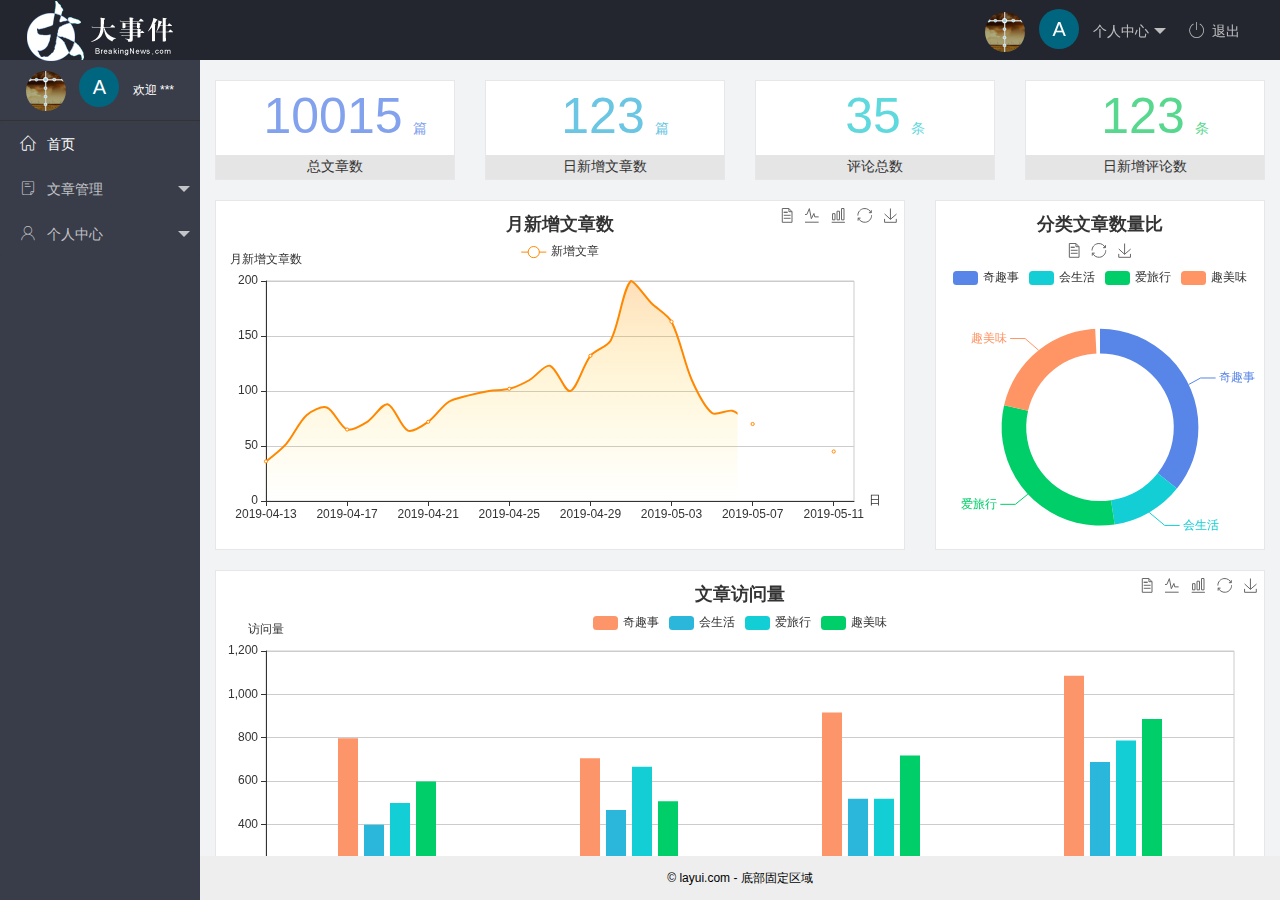
==== commit 1235d20c: "个人中心完成" ====
--- a/index.html
+++ b/index.html
@@ -27,13 +27,13 @@
                             个人中心
                         </a>
                         <dl class="layui-nav-child">
-                            <dd><a href="">
+                            <dd><a <a href="/user/user_info.html" target="fm">
                                     基本资料
                                 </a></dd>
-                            <dd><a href="">
+                            <dd><a <a href="/user/user_avatar.html" target="fm">
                                     更换头像
                                 </a></dd>
-                            <dd><a href="">
+                            <dd><a <a href="/user/user_pwd.html" target="fm">
                                     重置密码
                                 </a></dd>
                         </dl>
@@ -88,21 +88,21 @@
                             </a>
                             <dl class="layui-nav-child">
                                 <dd>
-                                    <a href="javascript:;">
+                                    <a href="/user/user_info.html" target="fm">
                                         <i class="layui-icon layui-icon-app"
                                             style="font-size: 15px; color: rgb(112, 113, 114);"></i>
                                         基本资料
                                     </a>
                                 </dd>
                                 <dd>
-                                    <a href="javascript:;">
+                                    <a href="/user/user_avatar.html" target="fm">
                                         <i class="layui-icon layui-icon-app"
                                             style="font-size: 15px; color: rgb(112, 113, 114);"></i>
                                         更换头像
                                     </a>
                                 </dd>
                                 <dd>
-                                    <a href="javascript:;">
+                                    <a href="/user/user_pwd.html" target="fm">
                                         <i class="layui-icon layui-icon-app"
                                             style="font-size: 15px; color: rgb(112, 113, 114);"></i>
                                         重置密码
